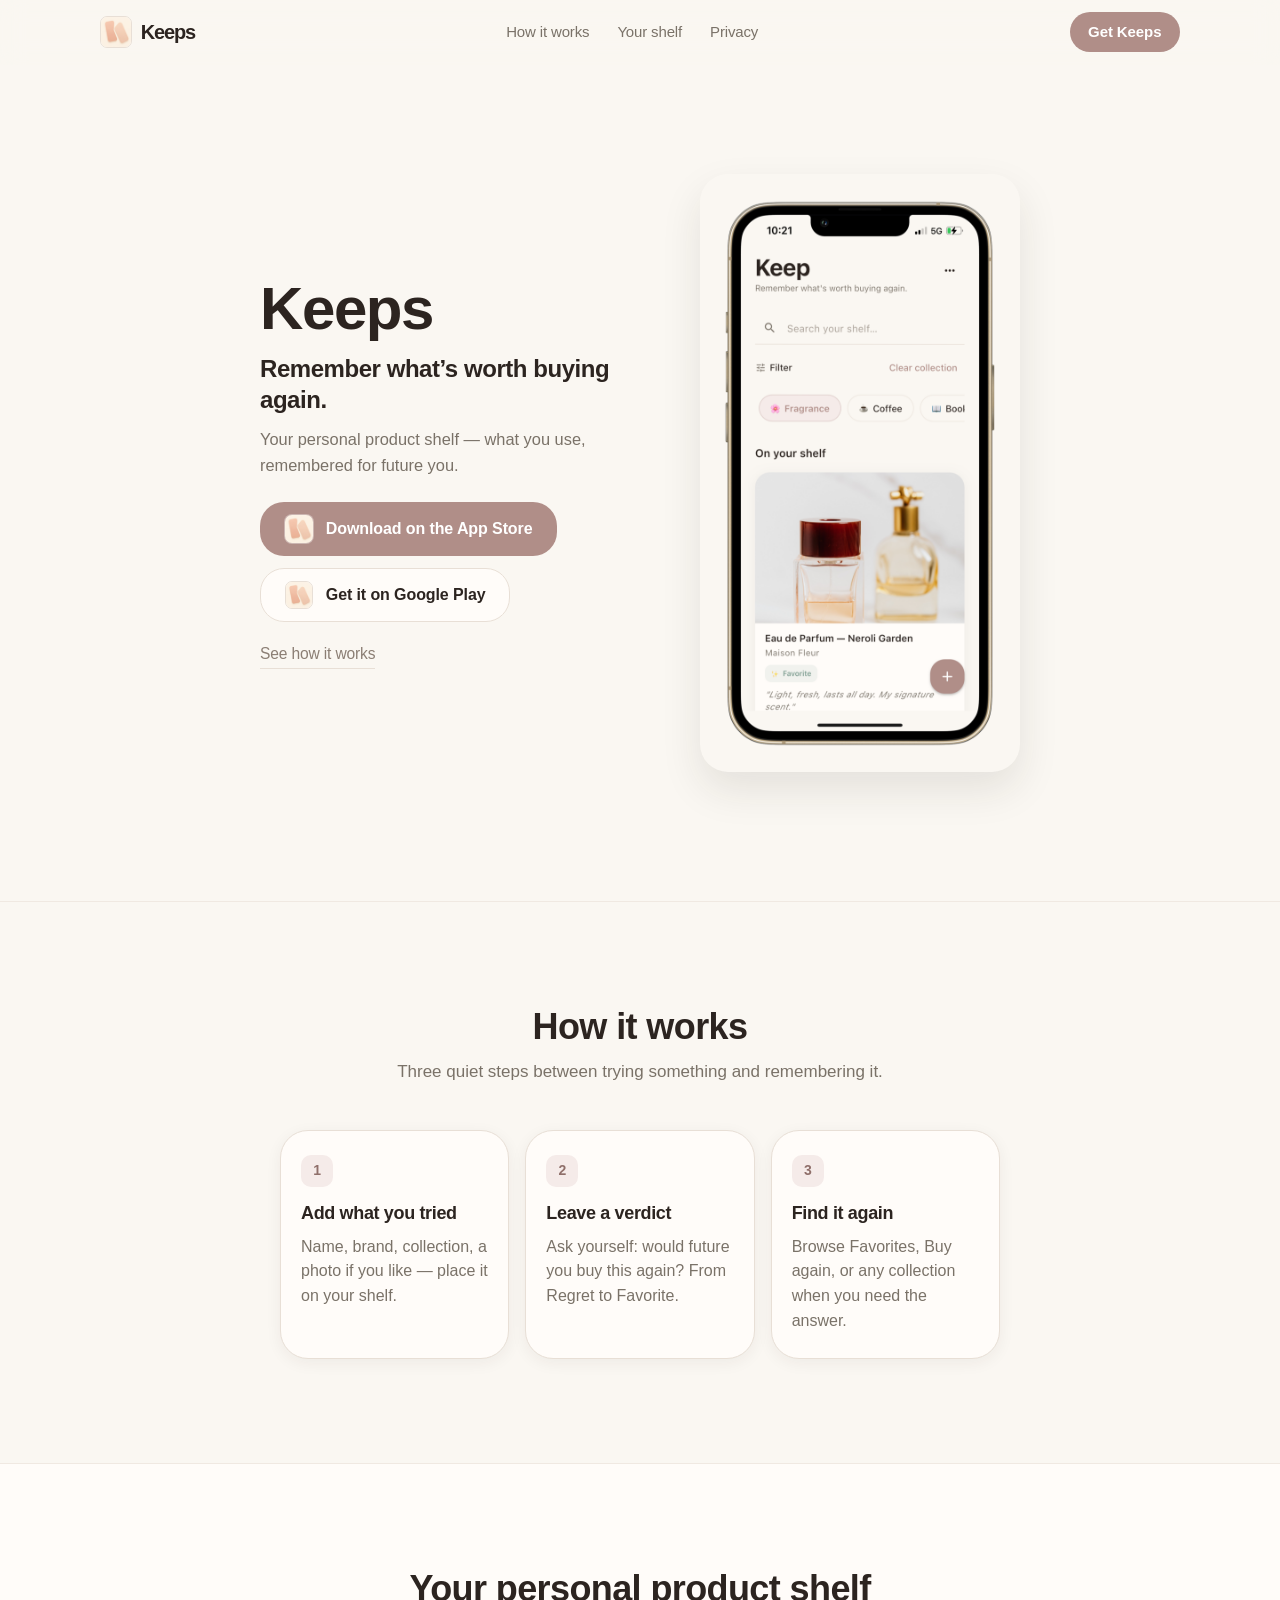
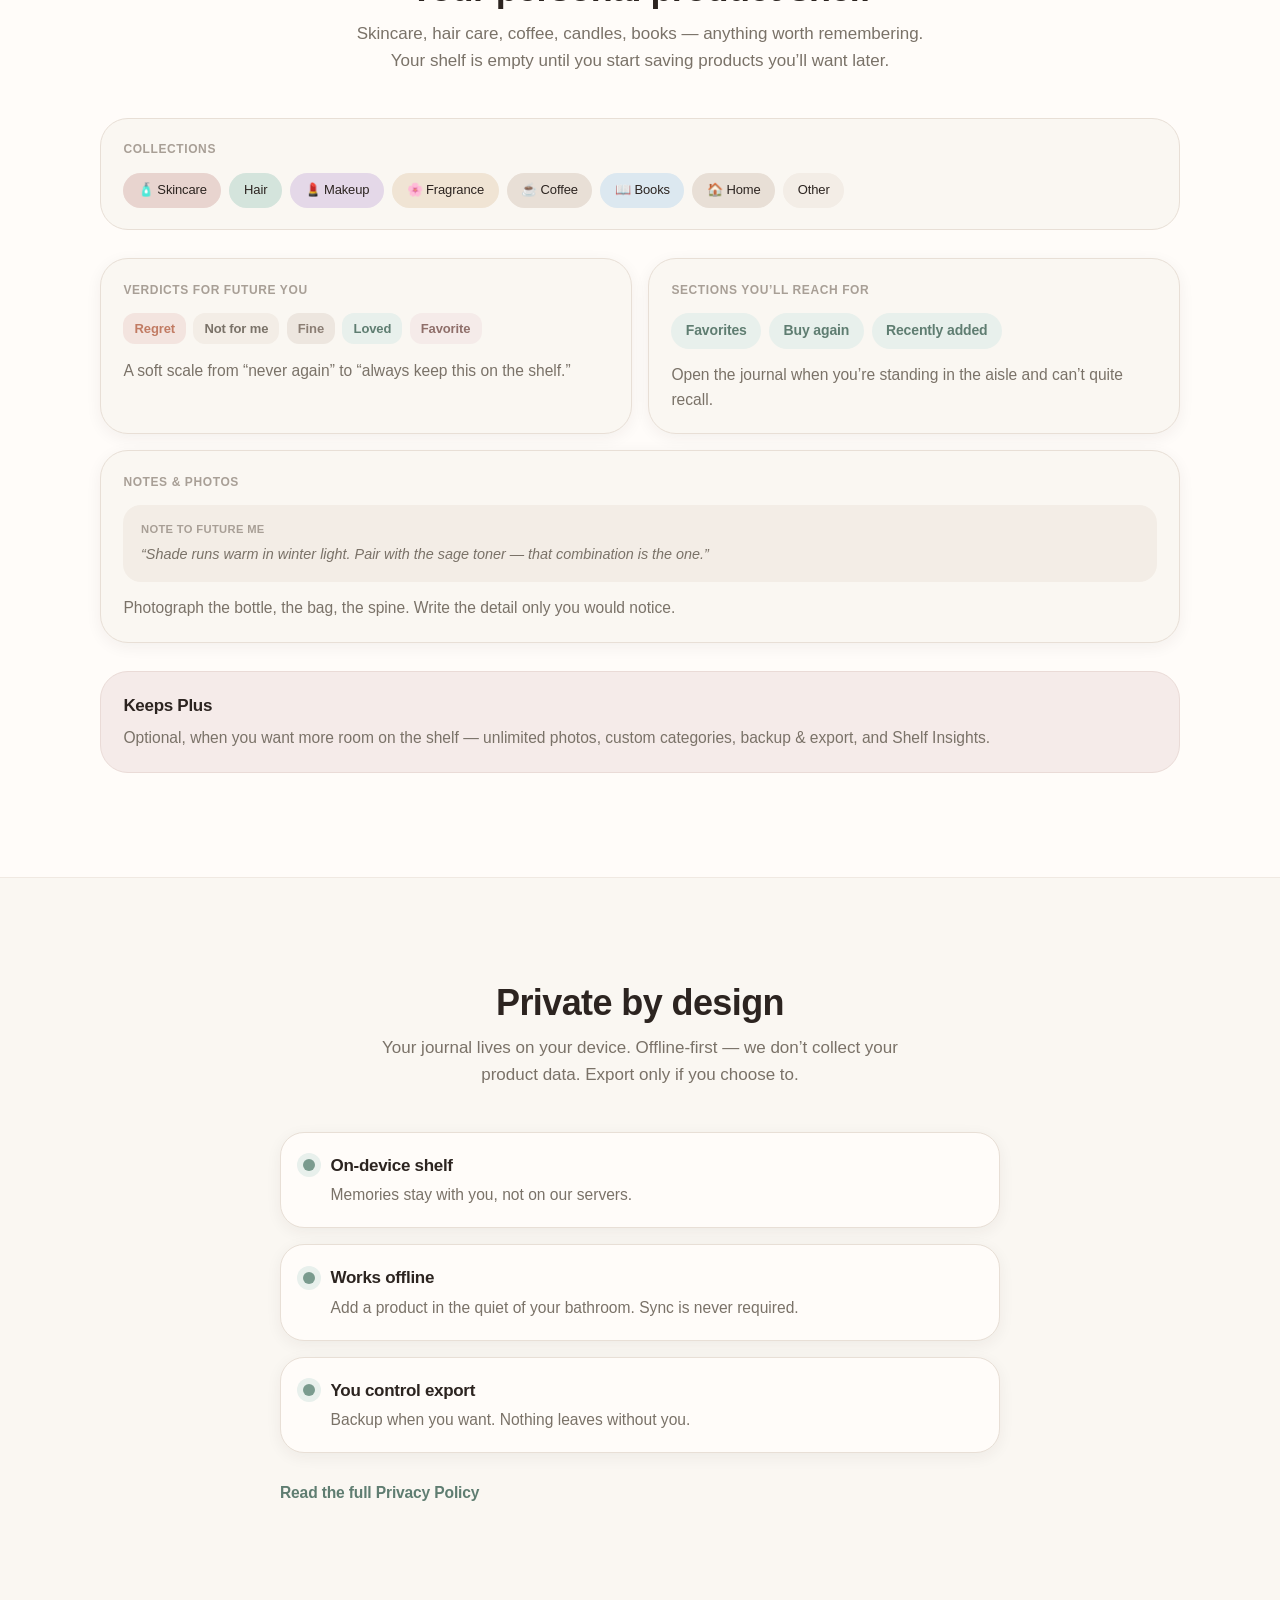
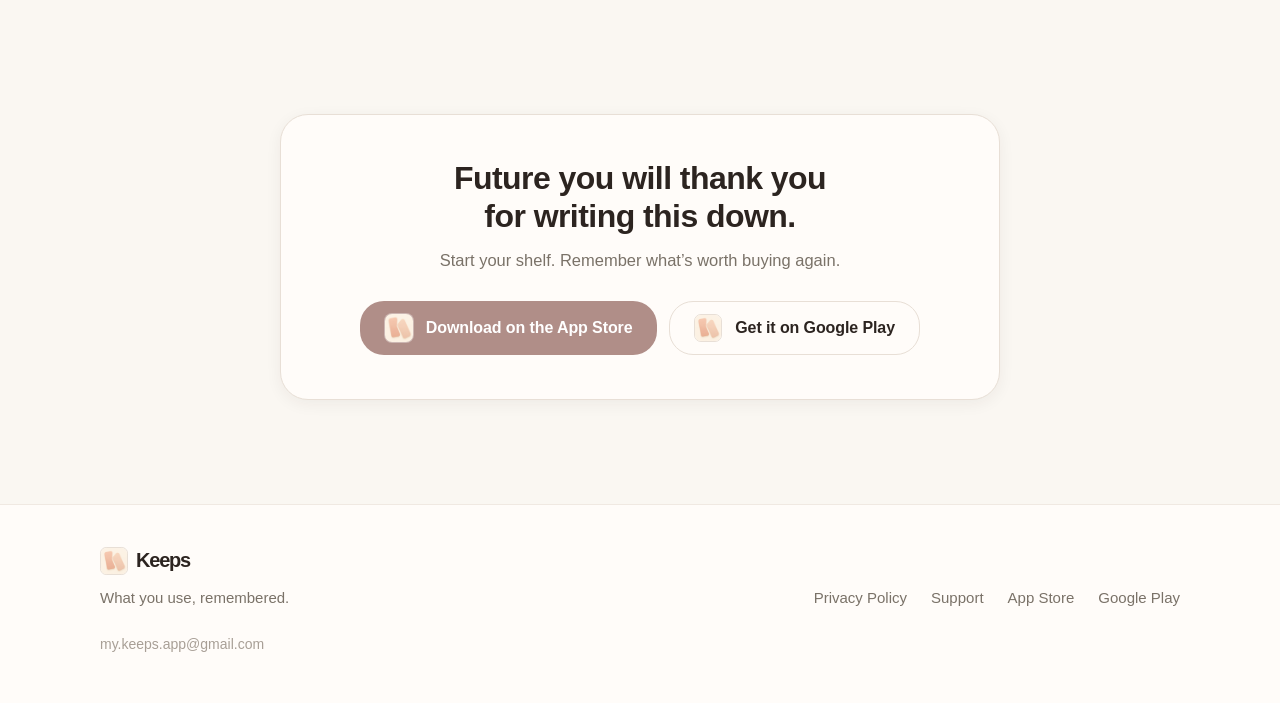
==== index.html @ 9716fd80 "initial landing page code" ====
<!DOCTYPE html>
<html lang="en">
  <head>
    <meta charset="UTF-8" />
    <meta name="viewport" content="width=device-width, initial-scale=1.0" />
    <title>Keeps — Remember what’s worth buying again.</title>
    <meta
      name="description"
      content="A personal product journal — log, rate, photograph, and remember the products you use. Private and offline-first."
    />
    <meta name="theme-color" content="#FAF7F2" />
    <link rel="icon" href="img/favicon-32.png" type="image/png" sizes="32x32" />
    <link rel="apple-touch-icon" href="img/apple-touch-icon.png" sizes="180x180" />
    <link rel="stylesheet" href="styles.css" />
  </head>
  <body>
    <a class="skip-link" href="#main">Skip to content</a>

    <header class="site-header">
      <div class="shell header-inner">
        <a class="nav-brand" href="#top" aria-label="Keeps home">
          <img
            class="brand-icon brand-icon-nav"
            src="img/icon-64.png"
            width="32"
            height="32"
            alt=""
            decoding="async"
          />
          <span class="nav-wordmark">Keeps</span>
        </a>
        <nav class="nav-links" aria-label="Primary">
          <a href="#how">How it works</a>
          <a href="#shelf">Your shelf</a>
          <a href="#privacy">Privacy</a>
        </nav>
        <a class="btn btn-nav" href="#download">Get Keeps</a>
      </div>
    </header>

    <main id="main">
      <!-- 1. HERO -->
      <section class="hero" id="top" aria-labelledby="hero-brand">
        <div class="hero-plane" aria-hidden="true"></div>
        <div class="shell hero-layout">
          <div class="hero-copy">
            <h1 id="hero-brand" class="brand-hero">Keeps</h1>
            <p class="hero-tagline">Remember what’s worth buying again.</p>
            <p class="hero-support">
              Your personal product shelf — what you use, remembered for future you.
            </p>
            <div class="cta-group" id="download">
              <a class="btn btn-primary" href="#store-apple">
                <img
                  class="brand-icon brand-icon-btn"
                  src="img/icon-64.png"
                  width="28"
                  height="28"
                  alt=""
                  decoding="async"
                />
                Download on the App Store
              </a>
              <a class="btn btn-secondary" href="#store-google">
                <img
                  class="brand-icon brand-icon-btn"
                  src="img/icon-64.png"
                  width="28"
                  height="28"
                  alt=""
                  decoding="async"
                />
                Get it on Google Play
              </a>
            </div>
            <a class="text-link" href="#how">See how it works</a>
          </div>

          <div class="hero-visual">
            <img
              class="hero-mockup"
              src="img/hero-mockup.png"
              width="720"
              height="1344"
              alt="Keeps app showing a fragrance memory on your shelf — Eau de Parfum Neroli Garden marked Favorite"
              decoding="async"
              fetchpriority="high"
            />
          </div>
        </div>
      </section>

      <!-- 2. HOW IT WORKS -->
      <section class="section how" id="how" aria-labelledby="how-heading">
        <div class="shell narrow">
          <header class="section-header">
            <h2 id="how-heading">How it works</h2>
            <p>Three quiet steps between trying something and remembering it.</p>
          </header>
          <ol class="steps">
            <li class="step">
              <span class="step-num" aria-hidden="true">1</span>
              <h3>Add what you tried</h3>
              <p>Name, brand, collection, a photo if you like — place it on your shelf.</p>
            </li>
            <li class="step">
              <span class="step-num" aria-hidden="true">2</span>
              <h3>Leave a verdict</h3>
              <p>Ask yourself: would future you buy this again? From Regret to Favorite.</p>
            </li>
            <li class="step">
              <span class="step-num" aria-hidden="true">3</span>
              <h3>Find it again</h3>
              <p>Browse Favorites, Buy again, or any collection when you need the answer.</p>
            </li>
          </ol>
        </div>
      </section>

      <!-- 3. SHELF / FEATURES -->
      <section class="section shelf" id="shelf" aria-labelledby="shelf-heading">
        <div class="shell">
          <header class="section-header">
            <h2 id="shelf-heading">Your personal product shelf</h2>
            <p>
              Skincare, hair care, coffee, candles, books — anything worth remembering.
              Your shelf is empty until you start saving products you’ll want later.
            </p>
          </header>

          <div class="shelf-showcase">
            <div class="showcase-block">
              <p class="showcase-label">Collections</p>
              <div class="collection-row">
                <span class="chip chip-blush">🧴 Skincare</span>
                <span class="chip chip-sage">Hair</span>
                <span class="chip chip-lavender">💄 Makeup</span>
                <span class="chip chip-peach">🌸 Fragrance</span>
                <span class="chip chip-sand">☕ Coffee</span>
                <span class="chip chip-sky">📖 Books</span>
                <span class="chip chip-sand">🏠 Home</span>
                <span class="chip">Other</span>
              </div>
            </div>

            <div class="showcase-grid">
              <article class="feature-panel">
                <p class="showcase-label">Verdicts for future you</p>
                <div class="verdict-list">
                  <span class="verdict verdict-regret">Regret</span>
                  <span class="verdict verdict-not">Not for me</span>
                  <span class="verdict verdict-fine">Fine</span>
                  <span class="verdict verdict-loved">Loved</span>
                  <span class="verdict verdict-favorite">Favorite</span>
                </div>
                <p class="feature-copy">
                  A soft scale from “never again” to “always keep this on the shelf.”
                </p>
              </article>

              <article class="feature-panel">
                <p class="showcase-label">Sections you’ll reach for</p>
                <ul class="section-pills">
                  <li>Favorites</li>
                  <li>Buy again</li>
                  <li>Recently added</li>
                </ul>
                <p class="feature-copy">
                  Open the journal when you’re standing in the aisle and can’t quite recall.
                </p>
              </article>

              <article class="feature-panel feature-panel-wide">
                <p class="showcase-label">Notes &amp; photos</p>
                <blockquote class="journal-quote">
                  <p class="note-label">Note to future me</p>
                  <p>
                    “Shade runs warm in winter light. Pair with the sage toner — that
                    combination is the one.”
                  </p>
                </blockquote>
                <p class="feature-copy">
                  Photograph the bottle, the bag, the spine. Write the detail only you would notice.
                </p>
              </article>
            </div>

            <aside class="plus-note" aria-labelledby="plus-heading">
              <h3 id="plus-heading">Keeps Plus</h3>
              <p>
                Optional, when you want more room on the shelf — unlimited photos, custom
                categories, backup &amp; export, and Shelf Insights.
              </p>
            </aside>
          </div>
        </div>
      </section>

      <!-- 4. PRIVACY -->
      <section class="section privacy" id="privacy" aria-labelledby="privacy-heading">
        <div class="shell narrow">
          <header class="section-header">
            <h2 id="privacy-heading">Private by design</h2>
            <p>
              Your journal lives on your device. Offline-first — we don’t collect your
              product data. Export only if you choose to.
            </p>
          </header>
          <ul class="privacy-points">
            <li>
              <span class="privacy-mark" aria-hidden="true"></span>
              <div>
                <h3>On-device shelf</h3>
                <p>Memories stay with you, not on our servers.</p>
              </div>
            </li>
            <li>
              <span class="privacy-mark" aria-hidden="true"></span>
              <div>
                <h3>Works offline</h3>
                <p>Add a product in the quiet of your bathroom. Sync is never required.</p>
              </div>
            </li>
            <li>
              <span class="privacy-mark" aria-hidden="true"></span>
              <div>
                <h3>You control export</h3>
                <p>Backup when you want. Nothing leaves without you.</p>
              </div>
            </li>
          </ul>
          <a class="privacy-policy-link" href="privacy.html">Read the full Privacy Policy</a>
        </div>
      </section>

      <!-- 5. FINAL CTA -->
      <section class="section final-cta" aria-labelledby="final-heading">
        <div class="shell narrow final-inner">
          <h2 id="final-heading">Future you will thank you for writing this down.</h2>
          <p>Start your shelf. Remember what’s worth buying again.</p>
          <div class="cta-group cta-group-center">
            <a class="btn btn-primary" href="#store-apple" id="store-apple">
              <img
                class="brand-icon brand-icon-btn"
                src="img/icon-64.png"
                width="28"
                height="28"
                alt=""
                decoding="async"
              />
              Download on the App Store
            </a>
            <a class="btn btn-secondary" href="#store-google" id="store-google">
              <img
                class="brand-icon brand-icon-btn"
                src="img/icon-64.png"
                width="28"
                height="28"
                alt=""
                decoding="async"
              />
              Get it on Google Play
            </a>
          </div>
        </div>
      </section>
    </main>

    <footer class="site-footer">
      <div class="shell footer-inner">
        <div class="footer-brand">
          <p class="footer-wordmark">
            <img
              class="brand-icon brand-icon-footer"
              src="img/icon-64.png"
              width="28"
              height="28"
              alt=""
              decoding="async"
            />
            Keeps
          </p>
          <p class="footer-tag">What you use, remembered.</p>
        </div>
        <div class="footer-links">
          <a href="privacy.html">Privacy Policy</a>
          <a href="mailto:my.keeps.app@gmail.com">Support</a>
          <a href="#store-apple">App Store</a>
          <a href="#store-google">Google Play</a>
        </div>
        <p class="footer-meta">
          <a href="mailto:my.keeps.app@gmail.com">my.keeps.app@gmail.com</a>
        </p>
      </div>
    </footer>

    <script src="script.js"></script>
  </body>
</html>
---- styles.css ----
/* Keeps — warm editorial marketing */

:root {
  --bg: #faf7f2;
  --surface: #fffcf9;
  --surface-alt: #f3ede6;
  --text: #2c2420;
  --text-secondary: #7a7268;
  --text-muted: #a89f96;
  --brand: #c4a5a0;
  --btn: #b08e88;
  --primary-muted: #f5ebe9;
  --sage: #7a9b8e;
  --sage-muted: #e8f0ec;
  --sage-dark: #5f7d71;
  --taupe: #8b7e74;
  --accent-muted: #ede6df;
  --border: #e8dfd6;
  --divider: #f0e9e2;
  --star: #d4a574;
  --regret: #c17b63;
  --on-primary: #ffffff;

  --chip-blush: #e8d4cf;
  --chip-sage: #d4e4dc;
  --chip-sand: #e8dfd6;
  --chip-lavender: #e4d8e8;
  --chip-sky: #dce8f0;
  --chip-peach: #f0e4d4;

  --shadow: 0 4px 16px rgba(44, 36, 32, 0.06);
  --radius-sm: 12px;
  --radius-md: 14px;
  --radius-lg: 18px;
  --radius-xl: 24px;
  --radius-2xl: 28px;

  --font: -apple-system, BlinkMacSystemFont, "SF Pro Text", "SF Pro Display",
    "Helvetica Neue", "Segoe UI", sans-serif;
  --ease: cubic-bezier(0.22, 1, 0.36, 1);
  --shell: min(1120px, calc(100% - 48px));
}

*,
*::before,
*::after {
  box-sizing: border-box;
}

html {
  scroll-behavior: smooth;
}

body {
  margin: 0;
  font-family: var(--font);
  font-size: 16.5px;
  font-weight: 400;
  line-height: 1.55;
  color: var(--text);
  background: var(--bg);
  -webkit-font-smoothing: antialiased;
  -moz-osx-font-smoothing: grayscale;
}

img {
  max-width: 100%;
  display: block;
}

a {
  color: inherit;
  text-decoration: none;
}

button {
  font: inherit;
}

:focus-visible {
  outline: 2px solid var(--brand);
  outline-offset: 3px;
}

.btn:focus-visible {
  outline-offset: 3px;
}

.shell {
  width: var(--shell);
  margin-inline: auto;
}

.shell.narrow {
  width: min(720px, calc(100% - 48px));
}

.skip-link {
  position: absolute;
  left: -9999px;
  top: 0;
  background: var(--btn);
  color: var(--on-primary);
  padding: 0.75rem 1rem;
  z-index: 100;
  border-radius: var(--radius-md);
}

.skip-link:focus {
  left: 1rem;
  top: 1rem;
}

/* ——— Header ——— */

.site-header {
  position: sticky;
  top: 0;
  z-index: 40;
  background: rgba(250, 247, 242, 0.86);
  backdrop-filter: blur(12px);
  -webkit-backdrop-filter: blur(12px);
  border-bottom: 1px solid transparent;
  transition: border-color 160ms var(--ease), background 160ms var(--ease);
}

.site-header.is-scrolled {
  border-bottom-color: var(--divider);
}

.header-inner {
  display: flex;
  align-items: center;
  justify-content: space-between;
  gap: 1.5rem;
  min-height: 64px;
  padding-block: 0.5rem;
}

.nav-brand {
  display: inline-flex;
  align-items: center;
  gap: 0.55rem;
}

.nav-wordmark {
  font-size: 1.25rem;
  font-weight: 700;
  letter-spacing: -0.06em;
  line-height: 1.05;
  color: var(--text);
}

.brand-icon {
  display: block;
  flex-shrink: 0;
  border-radius: 22%;
  object-fit: cover;
  background: var(--surface);
}

.brand-icon-nav {
  width: 32px;
  height: 32px;
  border: 1px solid var(--border);
}

.brand-icon-btn {
  width: 28px;
  height: 28px;
  border-radius: 7px;
}

.brand-icon-footer {
  width: 28px;
  height: 28px;
  border: 1px solid var(--border);
}

.btn .brand-icon-btn {
  margin-right: 0.15rem;
}

.btn-primary .brand-icon-btn {
  box-shadow: 0 0 0 1px rgba(255, 255, 255, 0.35);
}

.btn-secondary .brand-icon-btn {
  border: 1px solid var(--border);
}

.nav-links {
  display: none;
  gap: 1.75rem;
}

.nav-links a {
  font-size: 0.9375rem;
  font-weight: 500;
  color: var(--text-secondary);
  letter-spacing: -0.01em;
  transition: color 140ms var(--ease);
}

.nav-links a:hover {
  color: var(--text);
}

.btn {
  display: inline-flex;
  align-items: center;
  justify-content: center;
  gap: 0.65rem;
  min-height: 54px;
  padding: 0 1.5rem;
  border-radius: var(--radius-xl);
  font-size: 16px;
  font-weight: 600;
  letter-spacing: -0.1px;
  border: 1px solid transparent;
  cursor: pointer;
  transition: transform 140ms var(--ease), background 140ms var(--ease),
    border-color 140ms var(--ease), opacity 140ms var(--ease);
}

.btn:active {
  transform: scale(0.98);
}

.btn-primary {
  background: var(--btn);
  color: var(--on-primary);
}

.btn-primary:hover {
  background: #a4827c;
}

.btn-secondary {
  background: var(--surface);
  color: var(--text);
  border-color: var(--border);
}

.btn-secondary:hover {
  background: var(--surface-alt);
}

.btn-nav {
  min-height: 40px;
  padding: 0 1.1rem;
  font-size: 0.9375rem;
  background: var(--btn);
  color: var(--on-primary);
  border-radius: 20px;
}

.btn-nav:hover {
  background: #a4827c;
}

.text-link {
  display: inline-block;
  margin-top: 1.25rem;
  font-size: 0.975rem;
  font-weight: 500;
  color: var(--taupe);
  letter-spacing: -0.01em;
  border-bottom: 1px solid var(--border);
  padding-bottom: 2px;
  transition: color 140ms var(--ease), border-color 140ms var(--ease);
}

.text-link:hover {
  color: var(--text);
  border-bottom-color: var(--text-muted);
}

/* ——— Hero ——— */

.hero {
  position: relative;
  display: flex;
  align-items: stretch;
  overflow: hidden;
  padding-block: 1.5rem 0;
}

.hero-plane {
  position: absolute;
  inset: 0;
  background: var(--bg);
  pointer-events: none;
  z-index: 0;
}

.hero-layout {
  position: relative;
  z-index: 1;
  display: grid;
  grid-template-columns: 1fr;
  gap: 2.5rem;
  align-items: end;
  width: var(--shell);
  margin-inline: auto;
  padding-bottom: 0;
}

.hero-copy {
  padding-block: 1.5rem 0.5rem;
  max-width: 28rem;
  animation: rise 700ms var(--ease) both;
}

.brand-hero {
  margin: 0 0 0.85rem;
  font-size: clamp(2.85rem, 7vw, 3.75rem);
  font-weight: 700;
  letter-spacing: -1.4px;
  line-height: 1.05;
  color: var(--text);
}

.hero-tagline {
  margin: 0 0 0.75rem;
  font-size: clamp(1.2rem, 2.6vw, 1.5rem);
  font-weight: 600;
  letter-spacing: -0.45px;
  line-height: 1.3;
  color: var(--text);
}

.hero-support {
  margin: 0 0 1.5rem;
  font-size: 1.025rem;
  line-height: 1.55;
  color: var(--text-secondary);
  max-width: 26rem;
}

.cta-group {
  display: flex;
  flex-direction: column;
  gap: 0.75rem;
  max-width: 22rem;
}

.cta-group-center {
  margin-inline: auto;
  max-width: 22rem;
}

.hero-visual {
  display: flex;
  justify-content: center;
  align-items: flex-end;
  animation: rise 800ms var(--ease) 80ms both;
}

.hero-mockup {
  width: min(100%, 280px);
  height: auto;
  display: block;
  border-radius: 28px;
  box-shadow: 0 18px 40px rgba(44, 36, 32, 0.1);
}

.chip {
  flex-shrink: 0;
  display: inline-flex;
  align-items: center;
  padding: 0.4rem 0.85rem;
  border-radius: var(--radius-xl);
  font-size: 0.8125rem;
  font-weight: 500;
  letter-spacing: -0.01em;
  background: var(--surface-alt);
  color: var(--text);
  border: 1px solid transparent;
}

.chip-blush {
  background: var(--chip-blush);
}

.chip-sage {
  background: var(--chip-sage);
}

.chip-sand {
  background: var(--chip-sand);
}

.chip-lavender {
  background: var(--chip-lavender);
}

.chip-sky {
  background: var(--chip-sky);
}

.chip-peach {
  background: var(--chip-peach);
}

.verdict {
  display: inline-flex;
  align-items: center;
  padding: 0.22rem 0.55rem;
  border-radius: 10px;
  font-size: 0.7rem;
  font-weight: 600;
  letter-spacing: -0.01em;
}

.verdict-favorite {
  background: var(--primary-muted);
  color: #8f6f6a;
}

.verdict-loved {
  background: var(--sage-muted);
  color: var(--sage-dark);
}

.verdict-fine {
  background: var(--accent-muted);
  color: var(--taupe);
}

.verdict-not {
  background: var(--surface-alt);
  color: var(--text-secondary);
}

.verdict-regret {
  background: #f3e4df;
  color: var(--regret);
}

.note-label {
  margin: 0 0 0.35rem;
  font-size: 0.7rem;
  font-weight: 600;
  letter-spacing: 0.03em;
  text-transform: uppercase;
  color: var(--text-muted);
}

.journal-quote p:not(.note-label) {
  margin: 0;
  font-size: 0.9rem;
  font-style: italic;
  line-height: 1.5;
  color: var(--text-secondary);
}

/* ——— Sections ——— */

.section {
  padding: 5.5rem 0;
}

.section-header {
  text-align: center;
  margin-bottom: 2.75rem;
}

.section-header h2 {
  margin: 0 0 0.75rem;
  font-size: clamp(1.75rem, 3.5vw, 2.25rem);
  font-weight: 700;
  letter-spacing: -0.6px;
  line-height: 1.15;
  color: var(--text);
}

.section-header p {
  margin: 0 auto;
  max-width: 36rem;
  font-size: 1.0625rem;
  color: var(--text-secondary);
}

/* How it works */

.how {
  border-top: 1px solid var(--divider);
}

.steps {
  list-style: none;
  margin: 0;
  padding: 0;
  display: grid;
  gap: 1.5rem;
}

.step {
  padding: 1.35rem 1.4rem;
  background: var(--surface);
  border: 1px solid var(--border);
  border-radius: var(--radius-2xl);
  box-shadow: var(--shadow);
}

.step-num {
  display: inline-flex;
  align-items: center;
  justify-content: center;
  width: 2rem;
  height: 2rem;
  margin-bottom: 0.85rem;
  border-radius: 10px;
  background: var(--primary-muted);
  color: #8f6f6a;
  font-size: 0.875rem;
  font-weight: 700;
  letter-spacing: -0.02em;
}

.step h3 {
  margin: 0 0 0.4rem;
  font-size: 1.125rem;
  font-weight: 600;
  letter-spacing: -0.35px;
}

.step p {
  margin: 0;
  color: var(--text-secondary);
  font-size: 1rem;
}

/* Shelf showcase */

.shelf {
  background: var(--surface);
  border-block: 1px solid var(--divider);
}

.shelf-showcase {
  display: flex;
  flex-direction: column;
  gap: 1.75rem;
}

.showcase-block {
  padding: 1.35rem 1.4rem;
  background: var(--bg);
  border: 1px solid var(--border);
  border-radius: var(--radius-2xl);
}

.showcase-label {
  margin: 0 0 0.85rem;
  font-size: 0.75rem;
  font-weight: 600;
  letter-spacing: 0.05em;
  text-transform: uppercase;
  color: var(--text-muted);
}

.collection-row {
  display: flex;
  flex-wrap: wrap;
  gap: 0.5rem;
}

.showcase-grid {
  display: grid;
  gap: 1rem;
}

.feature-panel {
  padding: 1.35rem 1.4rem;
  background: var(--bg);
  border: 1px solid var(--border);
  border-radius: var(--radius-2xl);
  box-shadow: var(--shadow);
}

.verdict-list {
  display: flex;
  flex-wrap: wrap;
  gap: 0.45rem;
  margin-bottom: 0.9rem;
}

.verdict-list .verdict {
  font-size: 0.8125rem;
  padding: 0.35rem 0.7rem;
  border-radius: 12px;
}

.section-pills {
  list-style: none;
  margin: 0 0 0.9rem;
  padding: 0;
  display: flex;
  flex-wrap: wrap;
  gap: 0.5rem;
}

.section-pills li {
  padding: 0.45rem 0.9rem;
  background: var(--sage-muted);
  color: var(--sage-dark);
  border-radius: var(--radius-xl);
  font-size: 0.875rem;
  font-weight: 600;
  letter-spacing: -0.01em;
}

.feature-copy {
  margin: 0;
  font-size: 0.975rem;
  color: var(--text-secondary);
}

.journal-quote {
  margin: 0 0 0.9rem;
  padding: 1rem 1.1rem;
  background: var(--surface-alt);
  border-radius: var(--radius-lg);
  border: none;
}

.plus-note {
  padding: 1.35rem 1.4rem;
  background: var(--primary-muted);
  border-radius: var(--radius-2xl);
  border: 1px solid #eadbd7;
}

.plus-note h3 {
  margin: 0 0 0.4rem;
  font-size: 1.0625rem;
  font-weight: 600;
  letter-spacing: -0.3px;
}

.plus-note p {
  margin: 0;
  color: var(--text-secondary);
  font-size: 0.975rem;
}

/* Privacy */

.privacy-points {
  list-style: none;
  margin: 0;
  padding: 0;
  display: grid;
  gap: 1.25rem;
}

.privacy-points li {
  display: grid;
  grid-template-columns: auto 1fr;
  gap: 1rem;
  align-items: start;
  padding: 1.25rem 1.35rem;
  background: var(--surface);
  border: 1px solid var(--border);
  border-radius: var(--radius-xl);
  box-shadow: var(--shadow);
}

.privacy-mark {
  width: 12px;
  height: 12px;
  margin-top: 0.4rem;
  border-radius: 50%;
  background: var(--sage);
  box-shadow: 0 0 0 6px var(--sage-muted);
}

.privacy-points h3 {
  margin: 0 0 0.25rem;
  font-size: 1.0625rem;
  font-weight: 600;
  letter-spacing: -0.3px;
}

.privacy-points p {
  margin: 0;
  color: var(--text-secondary);
  font-size: 0.975rem;
}

.privacy-policy-link {
  display: inline-block;
  margin-top: 1.75rem;
  font-size: 0.975rem;
  font-weight: 600;
  color: var(--sage-dark);
  letter-spacing: -0.01em;
  transition: color 140ms var(--ease);
}

.privacy-policy-link:hover {
  color: var(--text);
}

/* Legal / Privacy Policy page */

.legal-page {
  padding-block: 3.5rem 5rem;
}

.legal-header {
  margin-bottom: 2.5rem;
  padding-bottom: 1.75rem;
  border-bottom: 1px solid var(--divider);
}

.legal-eyebrow {
  margin: 0 0 0.5rem;
  font-size: 0.8125rem;
  font-weight: 600;
  letter-spacing: 0.06em;
  text-transform: uppercase;
  color: var(--text-muted);
}

.legal-header h1 {
  margin: 0 0 0.85rem;
  font-size: clamp(1.85rem, 4vw, 2.5rem);
  font-weight: 700;
  letter-spacing: -0.55px;
  line-height: 1.15;
}

.legal-meta {
  margin: 0 0 1.25rem;
  font-size: 0.9375rem;
  color: var(--text-secondary);
  line-height: 1.6;
}

.legal-disclaimer {
  margin: 0;
  padding: 1rem 1.15rem;
  font-size: 0.9rem;
  color: var(--text-secondary);
  background: var(--surface-alt);
  border-radius: var(--radius-lg);
  line-height: 1.55;
}

.legal-body section {
  margin-bottom: 2.25rem;
}

.legal-body h2 {
  margin: 0 0 0.75rem;
  font-size: 1.2rem;
  font-weight: 650;
  letter-spacing: -0.35px;
  line-height: 1.3;
}

.legal-body h3 {
  margin: 1.35rem 0 0.5rem;
  font-size: 1.05rem;
  font-weight: 600;
  letter-spacing: -0.25px;
}

.legal-body p,
.legal-body li {
  color: var(--text-secondary);
  font-size: 0.975rem;
  line-height: 1.65;
}

.legal-body p {
  margin: 0 0 0.85rem;
}

.legal-body p:last-child {
  margin-bottom: 0;
}

.legal-body ul {
  margin: 0 0 0.85rem;
  padding-left: 1.25rem;
}

.legal-body li {
  margin-bottom: 0.4rem;
}

.legal-body li:last-child {
  margin-bottom: 0;
}

.legal-body a {
  color: var(--sage-dark);
  text-decoration: underline;
  text-underline-offset: 2px;
  transition: color 140ms var(--ease);
}

.legal-body a:hover {
  color: var(--text);
}

.legal-body strong {
  color: var(--text);
  font-weight: 600;
}

/* Final CTA */

.final-cta {
  padding-block: 5rem 5.5rem;
  background: var(--bg);
}

.final-inner {
  text-align: center;
  padding: 2.75rem 1.5rem;
  background: var(--surface);
  border: 1px solid var(--border);
  border-radius: var(--radius-2xl);
  box-shadow: var(--shadow);
}

.final-inner h2 {
  margin: 0 0 0.75rem;
  font-size: clamp(1.5rem, 3.2vw, 2rem);
  font-weight: 700;
  letter-spacing: -0.55px;
  line-height: 1.2;
  max-width: 22ch;
  margin-inline: auto;
}

.final-inner > p {
  margin: 0 auto 1.75rem;
  color: var(--text-secondary);
  max-width: 28rem;
}

/* Footer */

.site-footer {
  border-top: 1px solid var(--divider);
  padding: 2.5rem 0 3rem;
  background: var(--surface);
}

.footer-inner {
  display: grid;
  gap: 1.5rem;
}

.footer-wordmark {
  margin: 0;
  display: inline-flex;
  align-items: center;
  gap: 0.5rem;
  font-size: 1.25rem;
  font-weight: 700;
  letter-spacing: -0.06em;
}

.footer-tag {
  margin: 0.25rem 0 0;
  font-size: 0.9375rem;
  color: var(--text-secondary);
}

.footer-links {
  display: flex;
  flex-wrap: wrap;
  gap: 1rem 1.5rem;
}

.footer-links a {
  font-size: 0.9375rem;
  font-weight: 500;
  color: var(--text-secondary);
  transition: color 140ms var(--ease);
}

.footer-links a:hover {
  color: var(--text);
}

.footer-meta {
  margin: 0;
  font-size: 0.875rem;
  color: var(--text-muted);
}

.footer-meta a:hover {
  color: var(--text-secondary);
}

/* Motion */

@keyframes rise {
  from {
    opacity: 0;
    transform: translateY(12px);
  }
  to {
    opacity: 1;
    transform: translateY(0);
  }
}

@media (prefers-reduced-motion: reduce) {
  html {
    scroll-behavior: auto;
  }

  *,
  *::before,
  *::after {
    animation-duration: 0.01ms !important;
    animation-iteration-count: 1 !important;
    transition-duration: 0.01ms !important;
  }
}

/* ——— Responsive ——— */

@media (min-width: 640px) {
  .cta-group {
    flex-direction: row;
    flex-wrap: wrap;
    max-width: none;
  }

  .cta-group .btn {
    min-width: 13.5rem;
  }

  .cta-group-center {
    justify-content: center;
  }

  .steps {
    grid-template-columns: repeat(3, 1fr);
    gap: 1rem;
  }

  .step {
    padding: 1.5rem 1.25rem;
  }

  .showcase-grid {
    grid-template-columns: 1fr 1fr;
  }

  .feature-panel-wide {
    grid-column: 1 / -1;
  }

  .footer-inner {
    grid-template-columns: 1fr auto;
    align-items: end;
  }

  .footer-meta {
    grid-column: 1 / -1;
  }
}

@media (min-width: 900px) {
  :root {
    --shell: min(1040px, calc(100% - 80px));
  }

  .nav-links {
    display: flex;
  }

  .hero {
    padding-block: 1.25rem 2.5rem;
    align-items: center;
    min-height: calc(100svh - 64px);
  }

  .hero-layout {
    /* One tight composition — copy + phone, not stretched edge-to-edge */
    grid-template-columns: minmax(0, 22rem) auto;
    gap: 2.75rem;
    justify-content: center;
    align-items: center;
    min-height: 0;
    padding-bottom: 0;
  }

  .hero-copy {
    padding-block: 0;
  }

  .hero-visual {
    justify-content: center;
    position: relative;
  }

  .hero-mockup {
    width: 300px;
  }

  .section {
    padding: 6.5rem 0;
  }

  .privacy-points {
    gap: 1rem;
  }
}

/* 13" laptops / shorter viewports: keep the first screen readable */
@media (min-width: 900px) and (max-height: 860px) {
  .hero {
    min-height: 0;
    padding-block: 0.75rem 1.75rem;
  }

  .hero-layout {
    gap: 2.25rem;
  }

  .brand-hero {
    font-size: 3.1rem;
    margin-bottom: 0.65rem;
  }

  .hero-tagline {
    font-size: 1.3rem;
  }

  .hero-support {
    margin-bottom: 1.15rem;
    font-size: 0.975rem;
  }

  .text-link {
    margin-top: 0.9rem;
  }

  .hero-mockup {
    width: 250px;
  }

  .btn {
    min-height: 48px;
  }
}

@media (min-width: 1200px) {
  :root {
    --shell: min(1080px, calc(100% - 96px));
  }

  .hero-layout {
    grid-template-columns: minmax(0, 24rem) auto;
    gap: 3.5rem;
  }

  .hero-mockup {
    width: 320px;
  }

  .brand-hero {
    font-size: 3.75rem;
  }
}

@media (max-width: 899px) {
  .hero {
    min-height: auto;
    padding-top: 1.25rem;
    padding-bottom: 2rem;
  }

  .hero-visual {
    margin-inline: auto;
  }
}

@media (max-width: 479px) {
  :root {
    --shell: calc(100% - 40px);
  }

  .shell.narrow {
    width: calc(100% - 40px);
  }

  .btn-nav {
    font-size: 0.875rem;
    padding: 0 0.9rem;
  }

  .hero-copy {
    padding-top: 0.75rem;
  }

  .hero-mockup {
    width: min(100%, 260px);
  }

  .final-inner {
    padding: 2rem 1.15rem;
  }
}
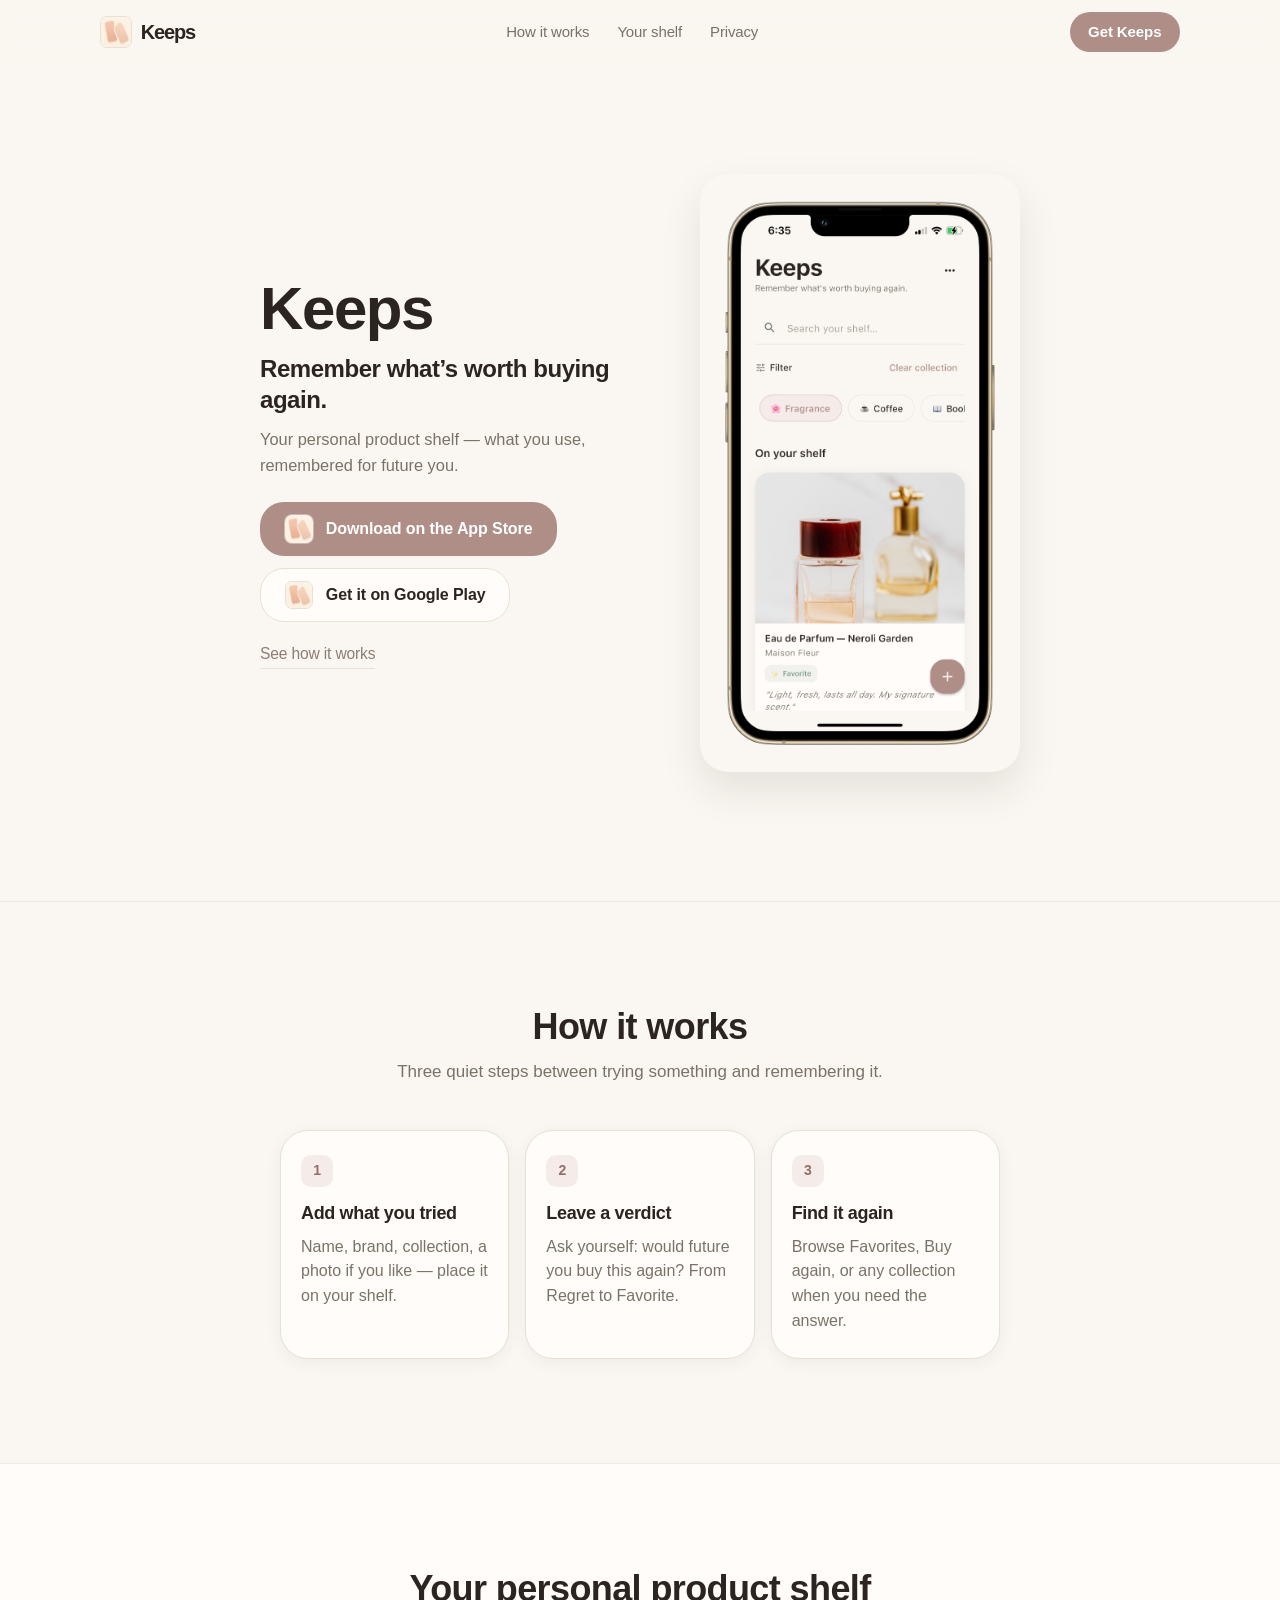
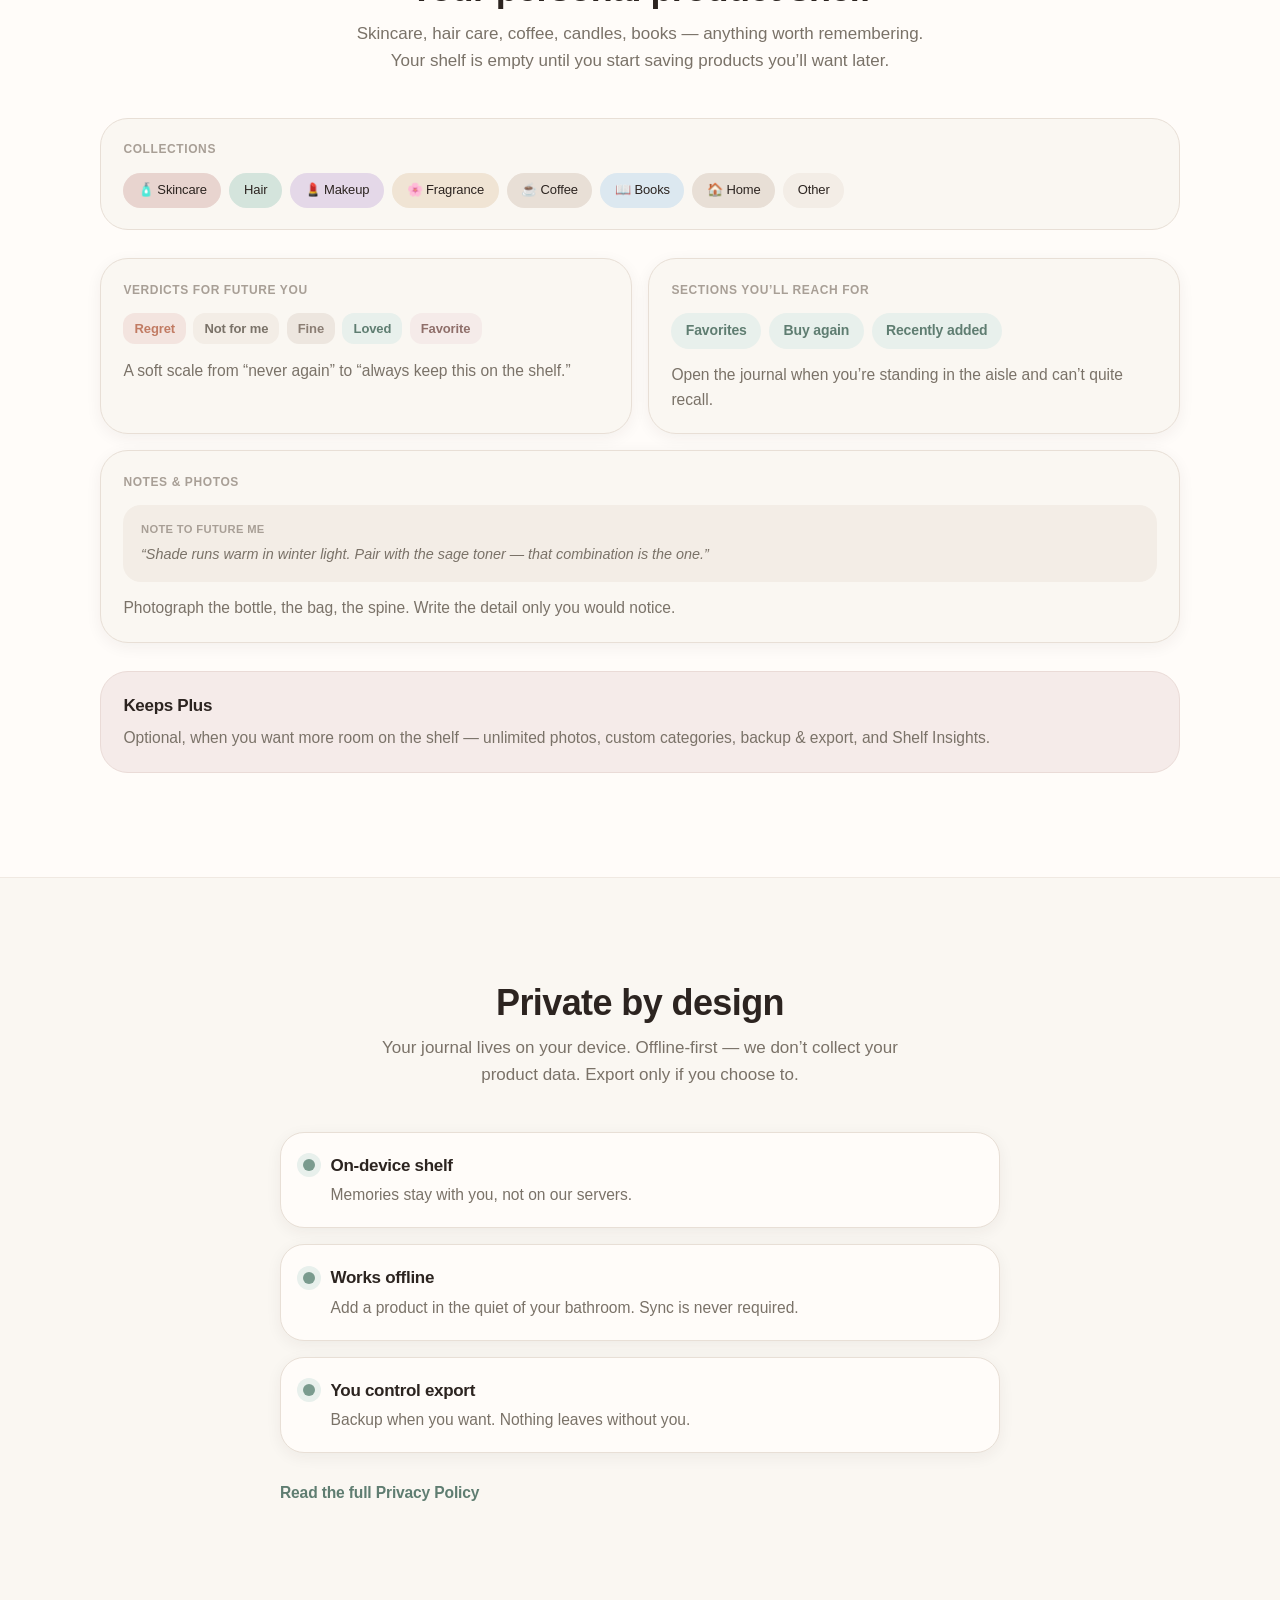
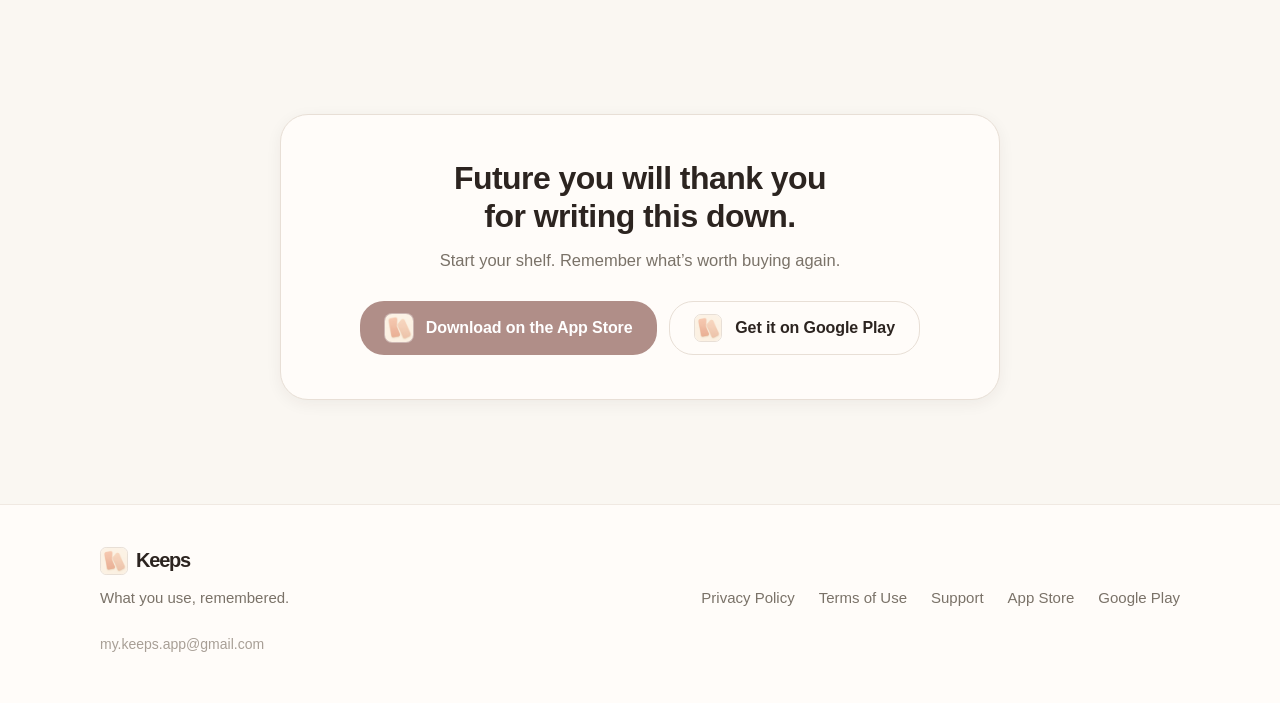
==== commit f5377d2b: "included a terms.html since it is required also updated the privacy.html to match wording in both pa" ====
--- a/index.html
+++ b/index.html
@@ -284,6 +284,7 @@
         </div>
         <div class="footer-links">
           <a href="privacy.html">Privacy Policy</a>
+          <a href="terms.html">Terms of Use</a>
           <a href="mailto:my.keeps.app@gmail.com">Support</a>
           <a href="#store-apple">App Store</a>
           <a href="#store-google">Google Play</a>
